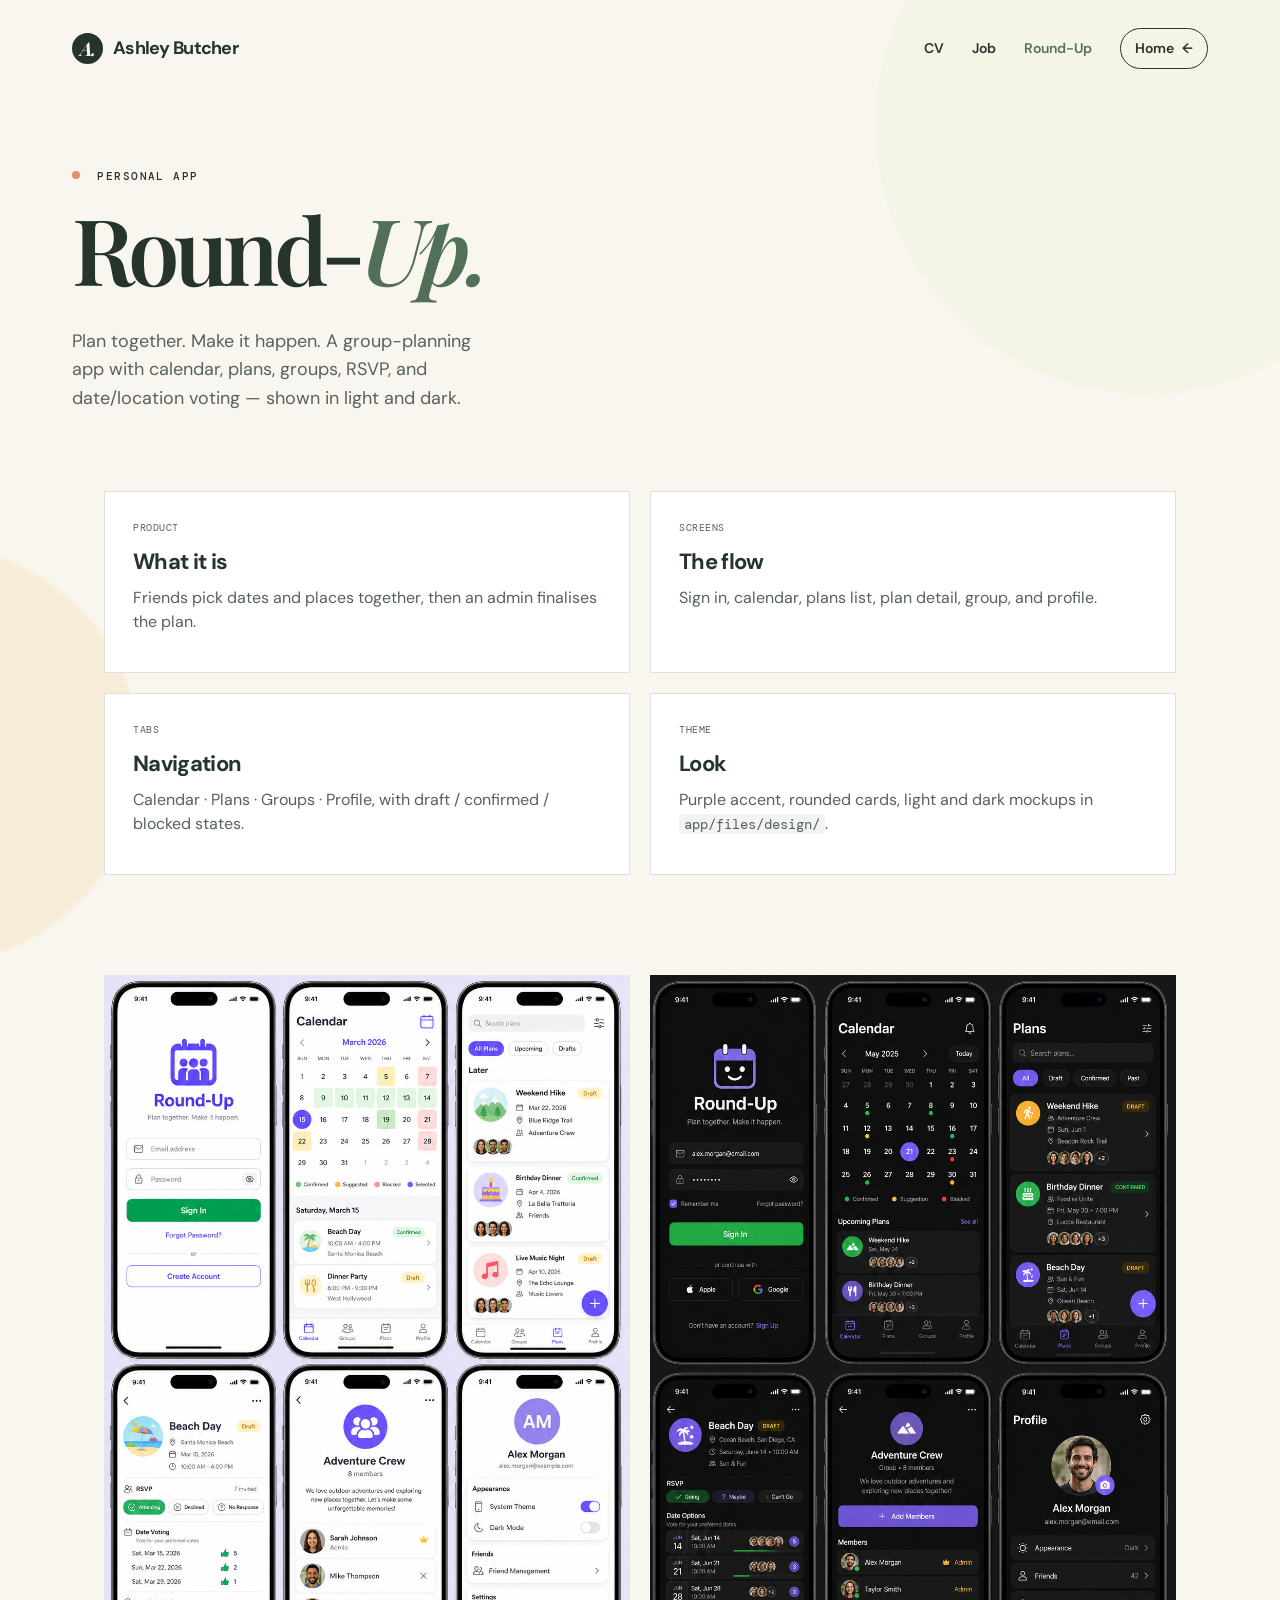
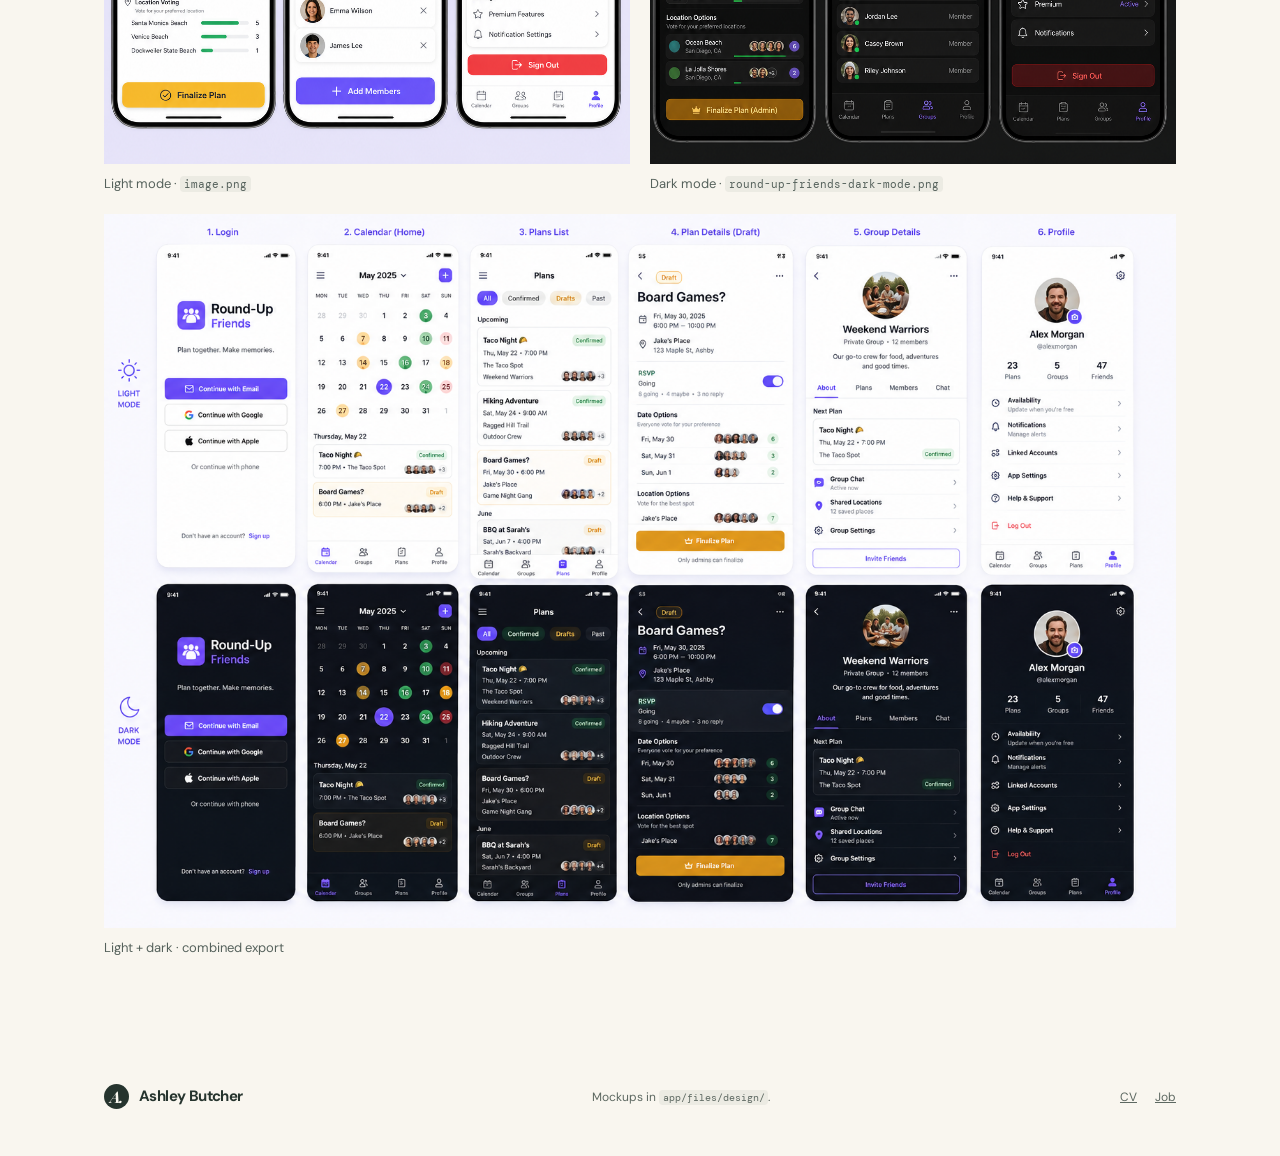
==== app/index.html @ 27d74bee "Personal site" ====
<!doctype html>
<html lang="en">
  <head>
    <meta charset="UTF-8" />
    <meta name="viewport" content="width=device-width, initial-scale=1.0" />
    <meta name="description" content="Round-Up — plan together with friends." />
    <title>Round-Up — Ashley Butcher</title>
    <link
      rel="icon"
      href="data:image/svg+xml,%3Csvg xmlns='http://www.w3.org/2000/svg' viewBox='0 0 64 64'%3E%3Ccircle cx='32' cy='32' r='32' fill='%2326342e'/%3E%3Ctext x='32' y='43' text-anchor='middle' font-size='38' font-family='serif' font-style='italic' fill='%23f9f6ef'%3EA%3C/text%3E%3C/svg%3E"
    />
    <link rel="preconnect" href="https://fonts.googleapis.com" />
    <link rel="preconnect" href="https://fonts.gstatic.com" crossorigin />
    <link
      href="https://fonts.googleapis.com/css2?family=DM+Mono:wght@400;500&family=DM+Sans:opsz,wght@9..40,400;9..40,500;9..40,600;9..40,700&family=Playfair+Display:ital,wght@0,600;0,700;1,600&display=swap"
      rel="stylesheet"
    />
    <link rel="stylesheet" href="../styles.css" />
  </head>
  <body>
    <div class="page-glow glow-one"></div>
    <div class="page-glow glow-two"></div>

    <header class="site-header">
      <a class="brand" href="../index.html" aria-label="Home">
        <span class="brand-mark">A.</span>
        <span>Ashley Butcher</span>
      </a>
      <nav aria-label="Main navigation">
        <a href="../cv/">CV</a>
        <a href="../job/">Job</a>
        <a href="../app/" aria-current="page">Round-Up</a>
        <a class="nav-button" href="../index.html">Home <span>←</span></a>
      </nav>
    </header>

    <main>
      <section class="page-hero">
        <p class="eyebrow"><span></span> Personal app</p>
        <h1>Round-<em>Up.</em></h1>
        <p class="hero-copy">
          Plan together. Make it happen. A group-planning app with calendar,
          plans, groups, RSVP, and date/location voting — shown in light and dark.
        </p>
      </section>

      <section class="file-board">
        <article class="file-card">
          <p class="project-type">Product</p>
          <h3>What it is</h3>
          <p>Friends pick dates and places together, then an admin finalises the plan.</p>
        </article>
        <article class="file-card">
          <p class="project-type">Screens</p>
          <h3>The flow</h3>
          <p>Sign in, calendar, plans list, plan detail, group, and profile.</p>
        </article>
        <article class="file-card">
          <p class="project-type">Tabs</p>
          <h3>Navigation</h3>
          <p>Calendar · Plans · Groups · Profile, with draft / confirmed / blocked states.</p>
        </article>
        <article class="file-card">
          <p class="project-type">Theme</p>
          <h3>Look</h3>
          <p>Purple accent, rounded cards, light and dark mockups in <code>app/files/design/</code>.</p>
        </article>
      </section>

      <section class="gallery">
        <figure>
          <img src="files/design/image.png" alt="Round-Up light-mode screen collage" />
          <figcaption>Light mode · <code>image.png</code></figcaption>
        </figure>
        <figure>
          <img src="files/design/round-up-friends-dark-mode.png" alt="Round-Up dark-mode screen collage" />
          <figcaption>Dark mode · <code>round-up-friends-dark-mode.png</code></figcaption>
        </figure>
        <figure class="gallery-wide">
          <img src="files/design/7d591909-4514-41b3-9542-9d5262620188.png" alt="Round-Up Friends light and dark comparison" />
          <figcaption>Light + dark · combined export</figcaption>
        </figure>
      </section>
    </main>

    <footer>
      <a class="brand" href="../index.html"><span class="brand-mark">A.</span><span>Ashley Butcher</span></a>
      <p>Mockups in <code>app/files/design/</code>.</p>
      <div class="footer-links">
        <a href="../cv/">CV</a>
        <a href="../job/">Job</a>
      </div>
    </footer>
  </body>
</html>
---- styles.css ----
:root {
  --ink: #26342e;
  --paper: #f9f6ef;
  --sage: #dce6d4;
  --moss: #527057;
  --clay: #e58c70;
  --butter: #f2ce69;
  --line: rgba(38, 52, 46, 0.15);
}

* { box-sizing: border-box; }
html { scroll-behavior: smooth; }
body {
  margin: 0; color: var(--ink); background: var(--paper);
  font-family: "DM Sans", sans-serif; font-size: 16px; line-height: 1.5;
  overflow-x: hidden;
}
a { color: inherit; text-decoration: none; }
.page-glow { position: absolute; z-index: -1; border-radius: 50%; filter: blur(1px); opacity: .45; }
.glow-one { width: 540px; height: 540px; background: #eef3df; top: -145px; right: -135px; }
.glow-two { width: 420px; height: 420px; background: #f7e4bd; top: 545px; left: -280px; }
.site-header, main, footer { max-width: 1200px; margin: auto; }
.site-header {
  height: 96px; padding: 0 32px; display: flex; align-items: center; justify-content: space-between;
}
.brand { display: inline-flex; gap: 10px; align-items: center; font-weight: 700; letter-spacing: -.04em; font-size: 18px; }
.brand-mark {
  display: grid; place-items: center; width: 31px; height: 31px; background: var(--ink); color: var(--paper);
  border-radius: 50%; font-family: "Playfair Display", serif; font-size: 19px; font-style: italic;
}
nav { display: flex; align-items: center; gap: 28px; font-size: 14px; font-weight: 600; }
nav > a:not(.nav-button) { transition: color .2s ease; }
nav > a:not(.nav-button):hover { color: var(--moss); }
.nav-button { border: 1px solid var(--ink); padding: 9px 14px; border-radius: 100px; transition: background .2s, color .2s; }
.nav-button:hover { background: var(--ink); color: var(--paper); }
.nav-button span, .button span, .text-link span { display: inline-block; margin-left: 5px; }
nav a[aria-current="page"] { color: var(--moss); }
code { font-family: "DM Mono", monospace; font-size: 0.86em; background: rgba(38, 52, 46, 0.06); padding: 0.1em 0.35em; border-radius: 4px; }
.space-link { display: block; }
.space-link:hover .circle-link { color: white; background: var(--ink); }

.hero { padding: 112px 32px 140px; max-width: 1110px; }
.eyebrow { margin: 0 0 18px; text-transform: uppercase; letter-spacing: .13em; font-family: "DM Mono", monospace; font-size: 11px; font-weight: 500; }
.eyebrow span { display: inline-block; width: 8px; height: 8px; margin: 0 9px 1px 0; background: var(--clay); border-radius: 50%; }
h1, h2 { margin: 0; font-family: "Playfair Display", Georgia, serif; letter-spacing: -.06em; font-weight: 600; line-height: .98; }
h1 { font-size: clamp(60px, 9.5vw, 126px); max-width: 900px; }
h1 em, h2 em { color: var(--moss); font-weight: 600; }
.hero-copy { width: min(430px, 100%); margin: 34px 0 30px; color: #56625c; font-size: 18px; line-height: 1.6; }
.hero-actions { display: flex; align-items: center; gap: 28px; }
.button { display: inline-block; padding: 14px 19px; border-radius: 100px; font-weight: 700; font-size: 14px; transition: transform .2s, background .2s; }
.button:hover { transform: translateY(-2px); }
.button-primary { background: var(--ink); color: white; }
.button-primary:hover { background: var(--moss); }
.text-link { font-weight: 700; font-size: 14px; border-bottom: 1px solid currentColor; padding-bottom: 2px; }
.hero-note {
  margin: 106px 0 0 50%; width: min(355px, 48%); padding: 20px 0 0 23px; border-top: 1px solid var(--line);
  display: flex; gap: 15px; align-items: flex-start; color: #56625c; font-size: 14px;
}
.hero-note p { margin: 0; }.hero-note strong { color: var(--ink); }
.mini-sun { color: var(--clay); font-size: 21px; line-height: 1; }

.featured-work { padding: 91px 32px 110px; background: var(--sage); max-width: none; }
.section-heading, .project-grid, .now-section, .closing, footer { max-width: 1136px; margin-right: auto; margin-left: auto; }
.section-heading { display: flex; justify-content: space-between; align-items: flex-end; margin-bottom: 40px; }
h2 { font-size: clamp(45px, 6vw, 74px); }
.all-projects { margin-bottom: 8px; }
.project-grid { display: grid; grid-template-columns: repeat(3, 1fr); gap: 20px; }
.project-card { min-width: 0; }
.project-art { height: 360px; position: relative; overflow: hidden; padding: 19px; }
.art-label { position: relative; z-index: 3; font-family: "DM Mono", monospace; font-size: 10px; letter-spacing: .09em; text-transform: uppercase; }
.art-garden { background: #c2d5b6; }
.sun { position: absolute; width: 125px; height: 125px; border-radius: 50%; background: var(--butter); top: 75px; right: 45px; }
.hill { position: absolute; width: 150%; border-radius: 50%; }
.hill-back { height: 195px; bottom: -87px; left: -50%; background: #80a074; transform: rotate(7deg); }
.hill-front { height: 190px; bottom: -120px; left: -3%; background: #466c50; transform: rotate(-5deg); }
.plant { position: absolute; z-index: 2; bottom: 36px; width: 58px; height: 135px; }
.plant b { position: absolute; bottom: 0; left: 28px; height: 108px; border-left: 3px solid #294f37; }
.plant i { position: absolute; background: #88ad6d; width: 39px; height: 24px; border-radius: 100% 0 100% 0; }
.plant i:first-child { bottom: 65px; left: 4px; transform: rotate(-22deg); }.plant i:nth-child(2) { bottom: 89px; right: 1px; transform: rotate(77deg); }
.plant-one { left: 15%; }.plant-two { left: 42%; bottom: 56px; transform: scale(.72); }.plant-three { right: 14%; transform: scale(.88); }
.art-library { background: #e6bd70; }.book-stack { position: absolute; width: 180px; height: 210px; left: 50%; top: 72px; transform: translateX(-50%) rotate(-11deg); }
.book-stack span { position: absolute; left: 0; width: 100%; height: 39px; border-radius: 3px; box-shadow: 0 2px 0 rgba(38,52,46,.16); }
.book-stack span:nth-child(1) { top: 0; width: 155px; background: #d9694c; }.book-stack span:nth-child(2) { top: 39px; width: 175px; background: #476d68; }.book-stack span:nth-child(3) { top: 78px; width: 142px; background: #f1e4bd; }.book-stack span:nth-child(4) { top: 117px; width: 182px; background: #a14439; }.book-stack span:nth-child(5) { top: 156px; width: 154px; background: #355c48; }
.bookmark { position: absolute; z-index: 2; width: 23px; height: 100px; background: #e95543; top: 61px; right: 30%; }
.bookmark:after { content:""; position:absolute; bottom:0; border: 11px solid transparent; border-bottom-color: #e6bd70; }
.art-radio { background: #cbd2e2; }.radio { position: absolute; width: 205px; height: 135px; background: #f5efe4; bottom: 49px; left: 50%; transform: translateX(-50%) rotate(-4deg); border-radius: 7px; box-shadow: 7px 8px 0 rgba(38,52,46,.12); }
.radio:before { content:""; position:absolute; width: 100px; border-top: 3px solid var(--ink); top: -32px; right: 14px; transform: rotate(-31deg); transform-origin: right; }
.radio-dial { position:absolute; width: 79px; height: 79px; border: 4px solid var(--ink); border-radius:50%; left: 21px; top: 28px; }.radio-lines { position:absolute; top:35px; right:21px; width:64px; }.radio-lines i { display:block; height:3px; background:var(--ink); margin:8px 0; }.radio-knob { width: 13px; height:13px; border-radius:50%; background:var(--clay); position:absolute; right:22px; bottom:20px; }
.music-lines { position:absolute; top:80px; right:34px; display:flex; gap:5px; align-items:center; height:50px; }.music-lines i { width:4px; background:var(--moss); border-radius:3px; }.music-lines i:nth-child(1){height:14px}.music-lines i:nth-child(2){height:34px}.music-lines i:nth-child(3){height:21px}.music-lines i:nth-child(4){height:43px}
.project-info { min-height: 151px; padding: 21px 1px 0; display: flex; gap: 15px; justify-content: space-between; }
.project-type { margin: 0 0 6px; color: var(--moss); font-family: "DM Mono", monospace; text-transform: uppercase; font-size: 10px; letter-spacing: .05em; }
.project-info h3 { margin: 0; font-size: 21px; letter-spacing: -.04em; }.project-info > div > p:last-child { margin: 7px 0; color: #56625c; font-size: 14px; }
.circle-link { flex: 0 0 33px; display: grid; place-items: center; border: 1px solid var(--ink); border-radius: 50%; height: 33px; transition: color .2s, background .2s; }.circle-link:hover { color: white; background: var(--ink); }

.now-section { padding: 130px 32px; display: grid; grid-template-columns: .95fr 1.25fr; gap: 12%; }
.now-intro > p:last-child { max-width: 300px; color:#56625c; margin-top: 28px; }
.now-list { border-top: 1px solid var(--line); }
.now-item { display: grid; grid-template-columns: 78px 1fr 20px; align-items: center; gap: 13px; padding: 25px 0; border-bottom: 1px solid var(--line); }
.status { align-self: start; margin-top: 4px; width: fit-content; padding: 3px 7px; border-radius: 20px; font-family: "DM Mono", monospace; font-size: 9px; text-transform: uppercase; }
.status-active { background:#d5e6bf; color:#355630; }.status-note { background:#f5dd9b; color:#705720; }.status-rest { background:#e2dcdd; color:#665b60; }
.now-item h3 { margin: 0; font-size: 17px; letter-spacing: -.03em; }.now-item p { margin: 3px 0 0; color:#66716b; font-size: 13px; }.item-arrow { font-size: 19px; }
.closing { margin: 0 auto 60px; padding: 101px 32px; text-align: center; background: var(--moss); color: #f9f6ef; }
.closing .eyebrow { color: #e1eedc; }.sparkles { color: var(--butter); font-size: 18px; margin-bottom: 17px; }.closing h2 { font-size: clamp(48px, 6vw, 78px); margin-bottom: 32px; }.closing h2 em { color: var(--butter); }.button-light { background: var(--paper); color: var(--ink); }
footer { padding: 18px 32px 38px; display:flex; align-items:center; justify-content:space-between; color:#5d6861; font-size: 12px; } footer .brand { color:var(--ink); font-size:15px; } footer .brand-mark { width:25px; height:25px; font-size:16px; }.footer-links { display:flex; gap:18px; text-decoration: underline; }

.page-hero { padding: 72px 32px 48px; max-width: 1110px; }
.page-hero h1 { font-size: clamp(48px, 8vw, 92px); }
.cv-layout {
  display: grid; grid-template-columns: 280px 1fr; gap: 72px;
  padding: 20px 32px 100px; max-width: 1136px; margin: 0 auto;
}
.cv-kicker {
  margin: 36px 0 12px; font-family: "DM Mono", monospace; font-size: 11px;
  letter-spacing: .13em; text-transform: uppercase; font-weight: 500; color: var(--moss);
}
.cv-side .cv-kicker:first-child, .cv-main .cv-kicker:first-child { margin-top: 0; }
.cv-side p, .cv-role p { color: #56625c; }
.plain-list { margin: 0; padding: 0 0 0 18px; color: #56625c; }
.cv-role { padding: 0 0 28px; border-bottom: 1px solid var(--line); margin-bottom: 28px; }
.cv-role h3 { margin: 0 0 8px; font-size: 22px; letter-spacing: -.03em; }
.notice {
  max-width: 1136px; margin: 0 auto 36px; padding: 20px 24px;
  background: #f7e4bd; border-radius: 12px;
}
.notice p { margin: 0; color: #56625c; }
.file-board {
  display: grid; grid-template-columns: repeat(2, 1fr); gap: 20px;
  max-width: 1136px; margin: 0 auto 100px; padding: 0 32px;
}
.file-card {
  padding: 28px; background: white; border: 1px solid var(--line); min-height: 180px;
}
.file-card h3 { margin: 0 0 8px; font-size: 22px; letter-spacing: -.03em; }
.file-card p { margin: 0 0 10px; color: #56625c; }
.file-hint { font-size: 13px; }
.downloads a.file-card, a.file-card { display: block; transition: transform .2s ease; }
a.file-card:hover { transform: translateY(-2px); }
.gallery {
  max-width: 1136px; margin: 0 auto 100px; padding: 0 32px;
  display: grid; grid-template-columns: 1fr 1fr; gap: 20px;
}
.gallery figure { margin: 0; }
.gallery img { width: 100%; display: block; background: #1a1a1a; }
.gallery figcaption { margin-top: 10px; font-size: 13px; color: #56625c; }
.gallery-wide { grid-column: 1 / -1; }
.data-section { max-width: 1136px; margin: 0 auto 72px; padding: 0 32px; }
.data-section h2 { font-size: clamp(32px, 4vw, 48px); margin-bottom: 12px; }
.section-lead { color: #56625c; margin: 0 0 18px; }
.table-wrap { overflow-x: auto; border: 1px solid var(--line); background: white; }
.data-table { width: 100%; border-collapse: collapse; font-size: 14px; }
.data-table th { text-align: left; font-family: "DM Mono", monospace; font-size: 10px; letter-spacing: .08em; text-transform: uppercase; padding: 12px 14px; border-bottom: 1px solid var(--line); }
.data-table td { padding: 12px 14px; border-bottom: 1px solid var(--line); vertical-align: top; }
.data-table tr:last-child td { border-bottom: 0; }

@media (max-width: 700px) {
  .site-header { height: auto; min-height: 76px; padding: 16px 20px; flex-wrap: wrap; gap: 12px; }
  nav { gap: 16px; flex-wrap: wrap; }
  .hero { padding: 77px 20px 85px; }.hero-copy { font-size:16px; }.hero-note { margin-top: 75px; margin-left: 0; width: 100%; max-width:355px; }.featured-work { padding: 66px 20px 74px; }.section-heading { display:block; margin-bottom:28px; }.all-projects { display:inline-block; margin-top:25px; }.project-grid { grid-template-columns:1fr; gap:22px; }.project-art { height:300px; }.project-info { min-height:0; padding-bottom: 5px; }.now-section { padding:80px 20px; display:block; }.now-list { margin-top:44px; }.now-item { grid-template-columns:70px 1fr 16px; }.closing { margin-bottom:25px; padding:78px 20px; } footer { padding:18px 20px 30px; display:block; } footer > p { margin:18px 0; }.footer-links { gap:14px; }.glow-one { right:-330px; }.glow-two { display:none; }
  .page-hero { padding: 48px 20px 32px; }
  .cv-layout { grid-template-columns: 1fr; gap: 36px; padding: 0 20px 72px; }
  .file-board { grid-template-columns: 1fr; padding: 0 20px 72px; }
  .notice { margin-left: 20px; margin-right: 20px; }
  .gallery { grid-template-columns: 1fr; padding: 0 20px 72px; }
  .data-section { padding: 0 20px 56px; }
}
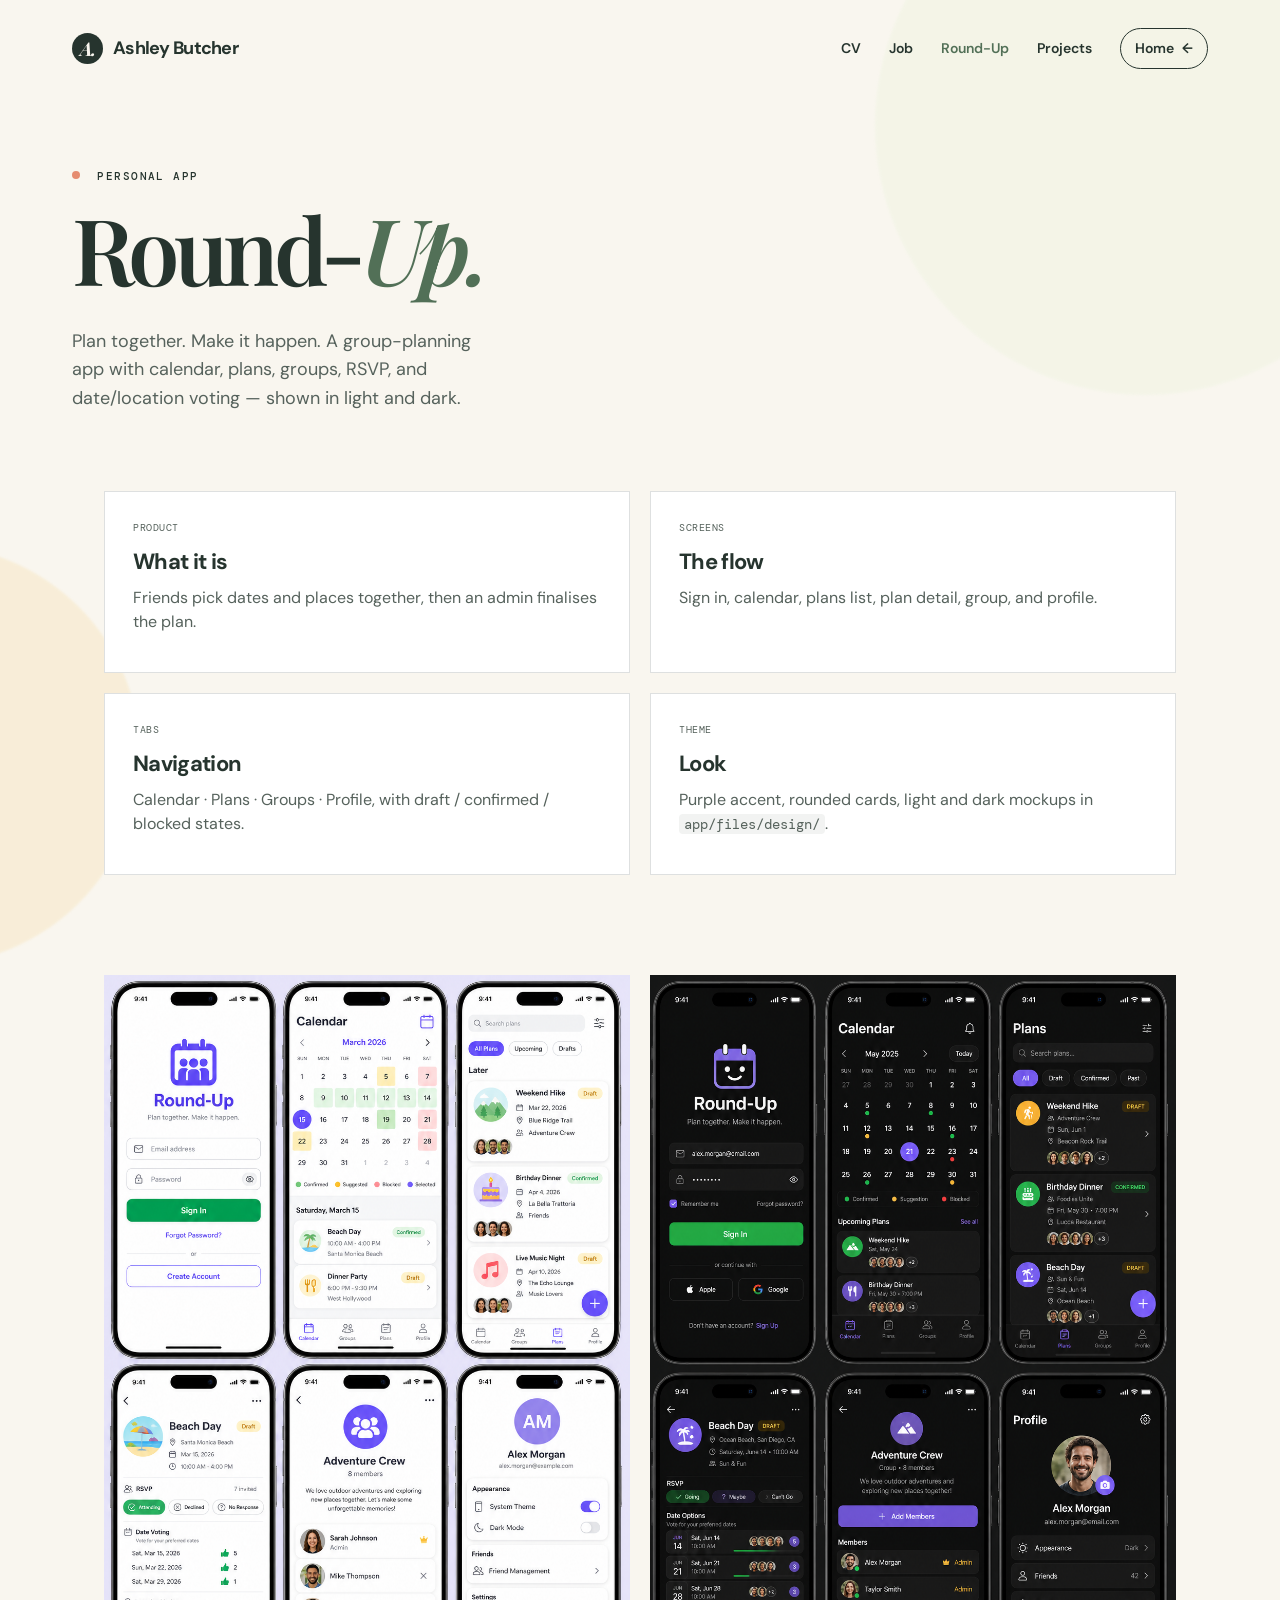
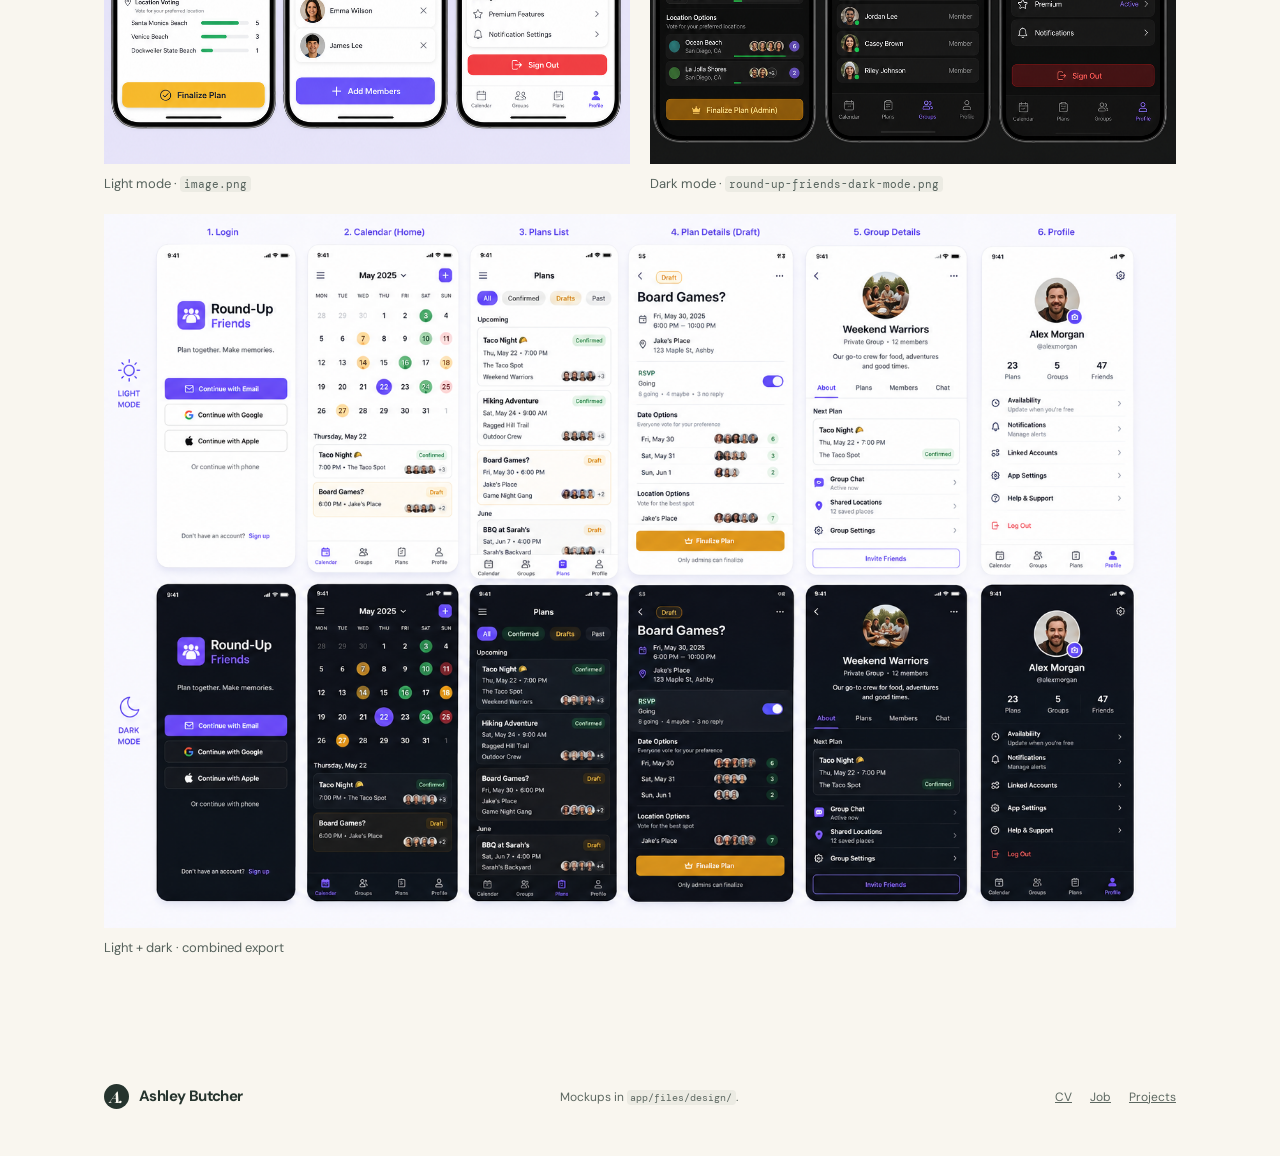
==== commit 507ed8d6: "Add netlify.toml for static deploy and projects page Netlify was configured in the UI to run 'bun ru" ====
--- a/app/index.html
+++ b/app/index.html
@@ -30,6 +30,7 @@
         <a href="../cv/">CV</a>
         <a href="../job/">Job</a>
         <a href="../app/" aria-current="page">Round-Up</a>
+        <a href="../projects/">Projects</a>
         <a class="nav-button" href="../index.html">Home <span>←</span></a>
       </nav>
     </header>
@@ -89,6 +90,7 @@
       <div class="footer-links">
         <a href="../cv/">CV</a>
         <a href="../job/">Job</a>
+        <a href="../projects/">Projects</a>
       </div>
     </footer>
   </body>
--- a/styles.css
+++ b/styles.css
@@ -152,6 +152,41 @@
 .data-table td { padding: 12px 14px; border-bottom: 1px solid var(--line); vertical-align: top; }
 .data-table tr:last-child td { border-bottom: 0; }
 
+.visually-hidden {
+  position: absolute; width: 1px; height: 1px; padding: 0; margin: -1px;
+  overflow: hidden; clip: rect(0, 0, 0, 0); white-space: nowrap; border: 0;
+}
+.project-boards {
+  max-width: 1136px; margin: 0 auto 100px; padding: 0 32px;
+  display: grid; gap: 28px;
+}
+.todo-board { background: white; border: 1px solid var(--line); padding: 28px; }
+.todo-board-head { display: flex; justify-content: space-between; gap: 24px; align-items: flex-start; margin-bottom: 8px; }
+.todo-board-head h2 { font-size: clamp(32px, 4vw, 44px); margin-bottom: 8px; }
+.todo-board-head p { margin: 0; color: #56625c; }
+.todo-progress { text-align: right; font-family: "DM Mono", monospace; font-size: 12px; }
+.todo-progress span { display: block; margin-bottom: 10px; color: var(--moss); }
+.todo-list { list-style: none; margin: 18px 0 0; padding: 0; }
+.todo-item {
+  display: flex; align-items: center; gap: 8px; padding: 12px 0;
+  border-bottom: 1px solid var(--line);
+}
+.todo-item label { display: flex; align-items: flex-start; gap: 12px; flex: 1; cursor: pointer; }
+.todo-item input { margin-top: 4px; accent-color: var(--moss); width: 16px; height: 16px; }
+.todo-item.is-done span { text-decoration: line-through; color: #8a938d; }
+.todo-remove {
+  border: 0; background: transparent; color: #8a938d; font-size: 22px;
+  line-height: 1; cursor: pointer; padding: 0 6px;
+}
+.todo-add { display: flex; gap: 10px; margin-top: 18px; }
+.todo-add input {
+  flex: 1; border: 1px solid var(--line); background: var(--paper);
+  padding: 12px 14px; font: inherit; border-radius: 100px;
+}
+.todo-add .button { border: 0; cursor: pointer; }
+.home-todos { padding: 0 32px 110px; max-width: 1136px; margin: 0 auto; }
+.home-todos .file-board { padding: 0; margin: 28px 0 0; max-width: none; grid-template-columns: repeat(3, 1fr); }
+
 @media (max-width: 700px) {
   .site-header { height: auto; min-height: 76px; padding: 16px 20px; flex-wrap: wrap; gap: 12px; }
   nav { gap: 16px; flex-wrap: wrap; }
@@ -162,4 +197,10 @@
   .notice { margin-left: 20px; margin-right: 20px; }
   .gallery { grid-template-columns: 1fr; padding: 0 20px 72px; }
   .data-section { padding: 0 20px 56px; }
-}
+  .project-boards { padding: 0 20px 72px; }
+  .todo-board-head { flex-direction: column; }
+  .todo-progress { text-align: left; }
+  .todo-add { flex-direction: column; }
+  .home-todos { padding: 0 20px 72px; }
+  .home-todos .file-board { grid-template-columns: 1fr; }
+}
